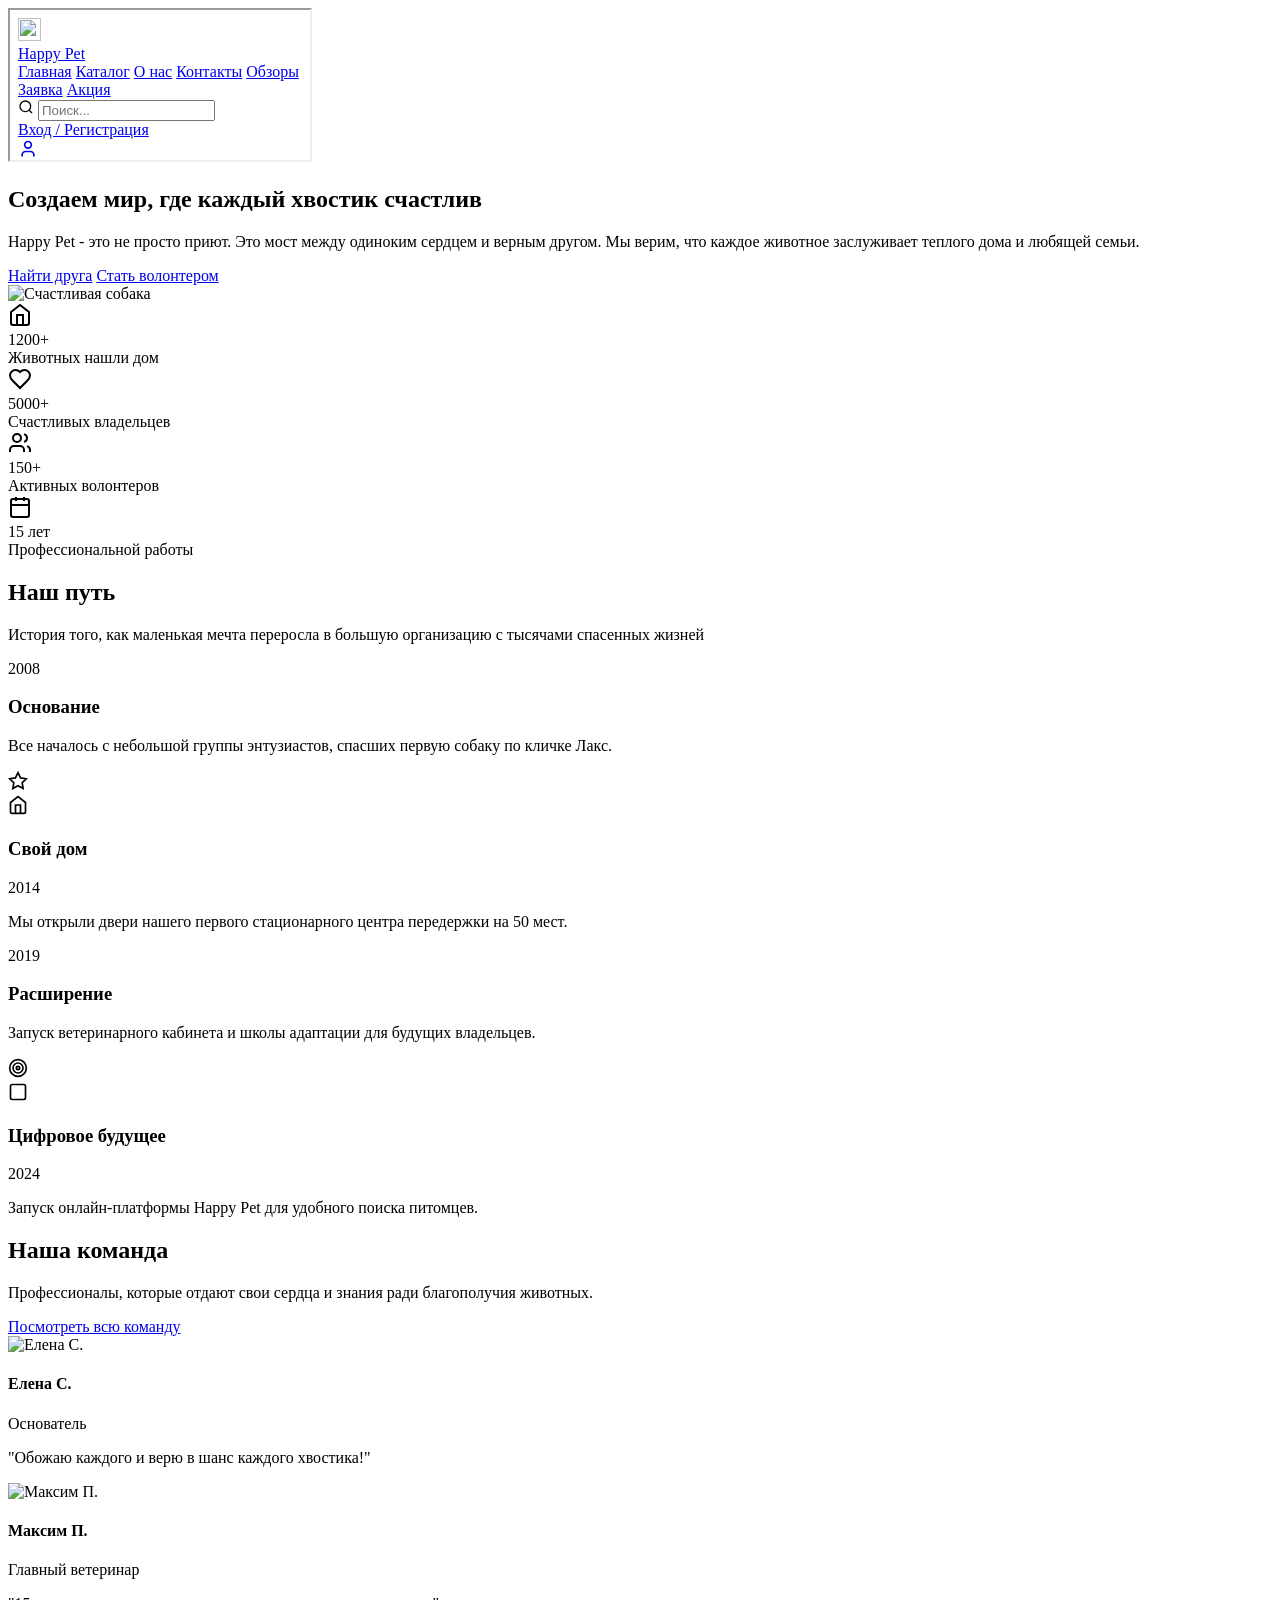
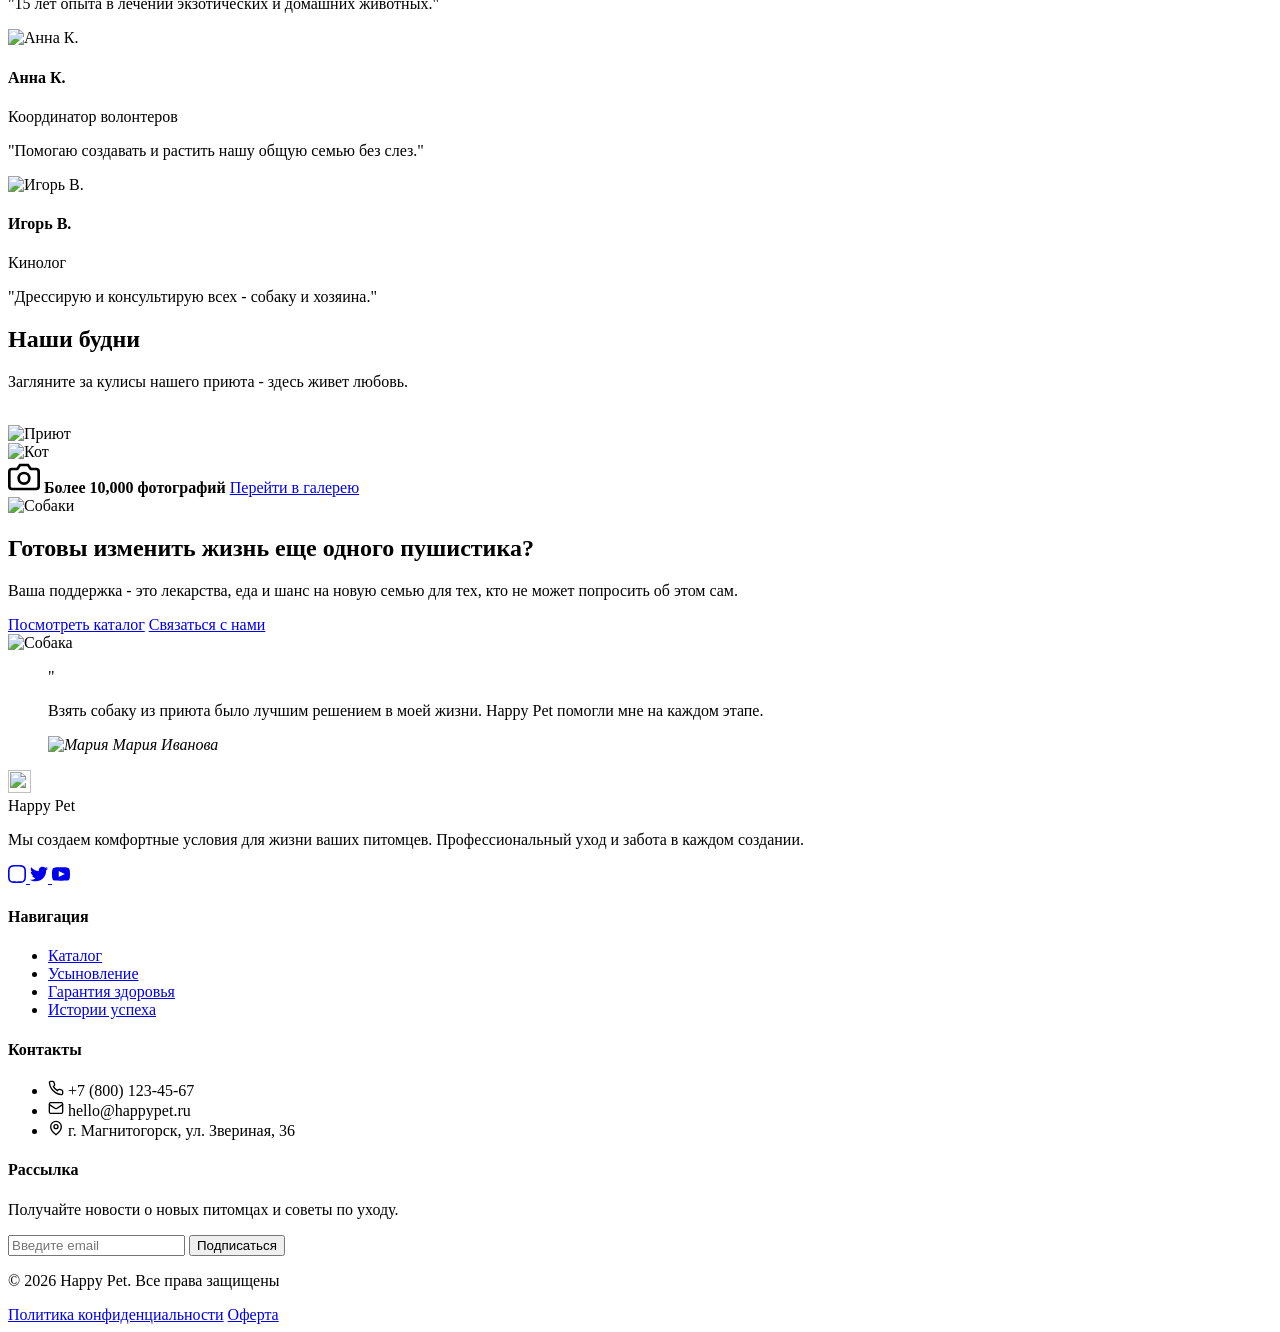
==== about.html @ b9afe5a8 "Add files via upload" ====
<!DOCTYPE html>
<html lang="ru">
<head>
    <meta charset="UTF-8">
    <meta name="viewport" content="width=device-width, initial-scale=1.0">
    <title>О нас</title>
    <link rel="stylesheet" href="content/css/about.css">
    <link rel="preconnect" href="https://fonts.googleapis.com">
    <link rel="preconnect" href="https://fonts.gstatic.com" crossorigin>
    <link href="https://fonts.googleapis.com/css2?family=Inter:wght@400;500;600;700&display=swap" rel="stylesheet">
</head>
<body>
    <iframe src="navigation.html" class="nav-frame"></iframe>

    <section class="hero">
        <div class="container">
        <div class="hero-content">
            <h1>Создаем мир, где каждый хвостик <span class="highlight">счастлив</span></h1>
            <p>Happy Pet - это не просто приют. Это мост между одиноким сердцем и верным другом. Мы верим, что каждое животное заслуживает теплого дома и любящей семьи.</p>
            <div class="hero-buttons">
                <a href="catalog.html" class="btn btn-primary">Найти друга</a>
                <a href="#" class="btn btn-secondary">Стать волонтером</a>
            </div>
        </div>
        <div class="hero-image">
            <img src="https://images.unsplash.com/photo-1587300003388-59208cc962cb?w=300&h=300&fit=crop" alt="Счастливая собака">
        </div>
        </div>
    </section>

    <section class="stats">
        <div class="container">
        <div class="stat-card">
            <div class="stat-icon">
                <svg width="24" height="24" viewBox="0 0 24 24" fill="none" stroke="currentColor" stroke-width="2">
                    <path d="m3 9 9-7 9 7v11a2 2 0 0 1-2 2H5a2 2 0 0 1-2-2z"/>
                    <polyline points="9,22 9,12 15,12 15,22"/>
                </svg>
            </div>
            <div class="stat-number">1200+</div>
            <div class="stat-label">Животных нашли дом</div>
        </div>
        <div class="stat-card">
            <div class="stat-icon">
                <svg width="24" height="24" viewBox="0 0 24 24" fill="none" stroke="currentColor" stroke-width="2">
                    <path d="M19 14c1.49-1.46 3-3.21 3-5.5A5.5 5.5 0 0 0 16.5 3c-1.76 0-3 .5-4.5 2-1.5-1.5-2.74-2-4.5-2A5.5 5.5 0 0 0 2 8.5c0 2.3 1.5 4.05 3 5.5l7 7Z"/>
                </svg>
            </div>
            <div class="stat-number">5000+</div>
            <div class="stat-label">Счастливых владельцев</div>
        </div>
        <div class="stat-card">
            <div class="stat-icon">
                <svg width="24" height="24" viewBox="0 0 24 24" fill="none" stroke="currentColor" stroke-width="2">
                    <path d="M16 21v-2a4 4 0 0 0-4-4H6a4 4 0 0 0-4 4v2"/>
                    <circle cx="9" cy="7" r="4"/>
                    <path d="M22 21v-2a4 4 0 0 0-3-3.87"/>
                    <path d="M16 3.13a4 4 0 0 1 0 7.75"/>
                </svg>
            </div>
            <div class="stat-number">150+</div>
            <div class="stat-label">Активных волонтеров</div>
        </div>
        <div class="stat-card">
            <div class="stat-icon">
                <svg width="24" height="24" viewBox="0 0 24 24" fill="none" stroke="currentColor" stroke-width="2">
                    <rect width="18" height="18" x="3" y="4" rx="2" ry="2"/>
                    <line x1="16" x2="16" y1="2" y2="6"/>
                    <line x1="8" x2="8" y1="2" y2="6"/>
                    <line x1="3" x2="21" y1="10" y2="10"/>
                </svg>
            </div>
            <div class="stat-number">15 лет</div>
            <div class="stat-label">Профессиональной работы</div>
        </div>
        </div>
    </section>

    <section class="timeline">
        <div class="container">
        <h2>Наш путь</h2>
        <p class="timeline-subtitle">История того, как маленькая мечта переросла в большую организацию с тысячами спасенных жизней</p>
        
        <div class="timeline-items">
            <div class="timeline-item left">
                <div class="timeline-content">
                    <span class="timeline-year">2008</span>
                    <h3>Основание</h3>
                    <p>Все началось с небольшой группы энтузиастов, спасших первую собаку по кличке Лакс.</p>
                </div>
                <div class="timeline-icon">
                    <svg width="20" height="20" viewBox="0 0 24 24" fill="none" stroke="currentColor" stroke-width="2">
                        <polygon points="12 2 15.09 8.26 22 9.27 17 14.14 18.18 21.02 12 17.77 5.82 21.02 7 14.14 2 9.27 8.91 8.26 12 2"/>
                    </svg>
                </div>
            </div>
            
            <div class="timeline-item right">
                <div class="timeline-icon">
                    <svg width="20" height="20" viewBox="0 0 24 24" fill="none" stroke="currentColor" stroke-width="2">
                        <path d="m3 9 9-7 9 7v11a2 2 0 0 1-2 2H5a2 2 0 0 1-2-2z"/>
                        <polyline points="9,22 9,12 15,12 15,22"/>
                    </svg>
                </div>
                <div class="timeline-content">
                    <h3>Свой дом</h3>
                    <span class="timeline-year">2014</span>
                    <p>Мы открыли двери нашего первого стационарного центра передержки на 50 мест.</p>
                </div>
            </div>
            
            <div class="timeline-item left">
                <div class="timeline-content">
                    <span class="timeline-year">2019</span>
                    <h3>Расширение</h3>
                    <p>Запуск ветеринарного кабинета и школы адаптации для будущих владельцев.</p>
                </div>
                <div class="timeline-icon">
                    <svg width="20" height="20" viewBox="0 0 24 24" fill="none" stroke="currentColor" stroke-width="2">
                        <circle cx="12" cy="12" r="10"/>
                        <circle cx="12" cy="12" r="6"/>
                        <circle cx="12" cy="12" r="2"/>
                    </svg>
                </div>
            </div>
            
            <div class="timeline-item right">
                <div class="timeline-icon">
                    <svg width="20" height="20" viewBox="0 0 24 24" fill="none" stroke="currentColor" stroke-width="2">
                        <rect width="18" height="18" x="3" y="3" rx="2"/>
                        <path d="M7 7h.01"/>
                        <path d="M17 7h.01"/>
                        <path d="M7 17h.01"/>
                        <path d="M17 17h.01"/>
                    </svg>
                </div>
                <div class="timeline-content">
                    <h3>Цифровое будущее</h3>
                    <span class="timeline-year">2024</span>
                    <p>Запуск онлайн-платформы Happy Pet для удобного поиска питомцев.</p>
                </div>
            </div>
        </div>
        </div>
    </section>

    <section class="team">
        <div class="container">
        <div class="team-header">
            <div>
                <h2>Наша команда</h2>
                <p>Профессионалы, которые отдают свои сердца и знания ради благополучия животных.</p>
            </div>
            <a href="#" class="team-link">Посмотреть всю команду </a>
        </div>
        
        <div class="team-grid">
            <div class="team-card">
                <img src="https://images.unsplash.com/photo-1438761681033-6461ffad8d80?w=120&h=120&fit=crop" alt="Елена С.">
                <h4>Елена С.</h4>
                <span class="team-role">Основатель</span>
                <p>"Обожаю каждого и верю в шанс каждого хвостика!"</p>
            </div>
            <div class="team-card">
                <img src="https://images.unsplash.com/photo-1472099645785-5658abf4ff4e?w=120&h=120&fit=crop" alt="Максим П.">
                <h4>Максим П.</h4>
                <span class="team-role">Главный ветеринар</span>
                <p>"15 лет опыта в лечении экзотических и домашних животных."</p>
            </div>
            <div class="team-card">
                <img src="https://images.unsplash.com/photo-1544005313-94ddf0286df2?w=120&h=120&fit=crop" alt="Анна К.">
                <h4>Анна К.</h4>
                <span class="team-role">Координатор волонтеров</span>
                <p>"Помогаю создавать и растить нашу общую семью без слез."</p>
            </div>
            <div class="team-card">
                <img src="https://images.unsplash.com/photo-1507003211169-0a1dd7228f2d?w=120&h=120&fit=crop" alt="Игорь В.">
                <h4>Игорь В.</h4>
                <span class="team-role">Кинолог</span>
                <p>"Дрессирую и консультирую всех - собаку и хозяина."</p>
            </div>
        </div>
        </div>
    </section>

    <section class="gallery">
        <div class="container">
        <h2>Наши будни</h2>
        <p>Загляните за кулисы нашего приюта - здесь живет любовь.</p> <br>
        
        <div class="gallery-grid">
            <div class="gallery-item large">
                <img src="https://images.unsplash.com/photo-1558618666-fcd25c85cd64?w=400&h=500&fit=crop" alt="Приют">
            </div>
            <div class="gallery-item">
                <img src="https://images.unsplash.com/photo-1415369629372-26f2fe60c467?w=300&h=240&fit=crop" alt="Кот">
            </div>
            <div class="gallery-item accent">
                <div class="gallery-accent-content">
                    <svg width="32" height="32" viewBox="0 0 24 24" fill="none" stroke="currentColor" stroke-width="2">
                        <path d="M23 19a2 2 0 0 1-2 2H3a2 2 0 0 1-2-2V8a2 2 0 0 1 2-2h4l2-3h6l2 3h4a2 2 0 0 1 2 2z"/>
                        <circle cx="12" cy="13" r="4"/>
                    </svg>
                    <strong>Более 10,000 фотографий</strong>
                    <a href="#">Перейти в галерею</a>
                </div>
            </div>
            <div class="gallery-item">
                <img src="https://images.unsplash.com/photo-1548199973-03cce0bbc87b?w=300&h=240&fit=crop" alt="Собаки">
            </div>
        </div>
        </div>
    </section>

    <section class="cta">
        <div class="container">
        <div class="cta-content">
            <h2>Готовы изменить жизнь еще одного пушистика?</h2>
            <p>Ваша поддержка - это лекарства, еда и шанс на новую семью для тех, кто не может попросить об этом сам.</p>
            <div class="cta-buttons">
                <a href="catalog.html" class="btn btn-primary">Посмотреть каталог</a>
                <a href="#" class="btn btn-secondary">Связаться с нами</a>
            </div>
        </div>
        <div class="cta-quote">
            <img src="https://images.unsplash.com/photo-1587300003388-59208cc962cb?w=200&h=150&fit=crop" alt="Собака">
            <blockquote>
                <span class="quote-mark">"</span>
                <p>Взять собаку из приюта было лучшим решением в моей жизни. Happy Pet помогли мне на каждом этапе.</p>
                <cite>
                    <img src="https://images.unsplash.com/photo-1494790108377-be9c29b29330?w=40&h=40&fit=crop" alt="Мария">
                    <span>Мария Иванова</span>
                </cite>
            </blockquote>
        </div>
        </div>
    </section>

    <footer class="footer">
        <div class="footer-container">
            <div class="footer-main">
                <div class="footer-brand">
                    <div class="logo logo-light">
                        <div class="logo-icon">
                            <img src = content/foto/лого.png width="23" height="23" viewBox="0 0 24 24" fill="none" stroke="currentColor">
                            </svg>
                        </div>
                        <span class="logo-text">Happy Pet</span>
                    </div>
                    <p class="footer-description">
                        Мы создаем комфортные условия для жизни ваших питомцев. Профессиональный уход и забота в каждом создании.
                    </p>
                    <div class="footer-social">
                        <a href="#" class="social-link">
                            <svg width="18" height="18" viewBox="0 0 24 24" fill="currentColor">
                                <path d="M12 2.163c3.204 0 3.584.012 4.85.07 3.252.148 4.771 1.691 4.919 4.919.058 1.265.069 1.645.069 4.849 0 3.205-.012 3.584-.069 4.849-.149 3.225-1.664 4.771-4.919 4.919-1.266.058-1.644.07-4.85.07-3.204 0-3.584-.012-4.849-.07-3.26-.149-4.771-1.699-4.919-4.92-.058-1.265-.07-1.644-.07-4.849 0-3.204.013-3.583.07-4.849.149-3.227 1.664-4.771 4.919-4.919 1.266-.057 1.645-.069 4.849-.069zm0-2.163c-3.259 0-3.667.014-4.947.072-4.358.2-6.78 2.618-6.98 6.98-.059 1.281-.073 1.689-.073 4.948 0 3.259.014 3.668.072 4.948.2 4.358 2.618 6.78 6.98 6.98 1.281.058 1.689.072 4.948.072 3.259 0 3.668-.014 4.948-.072 4.354-.2 6.782-2.618 6.979-6.98.059-1.28.073-1.689.073-4.948 0-3.259-.014-3.667-.072-4.947-.196-4.354-2.617-6.78-6.979-6.98-1.281-.059-1.69-.073-4.949-.073z"/>
                            </svg>
                        </a>
                        <a href="#" class="social-link">
                            <svg width="18" height="18" viewBox="0 0 24 24" fill="currentColor">
                                <path d="M24 4.557c-.883.392-1.832.656-2.828.775 1.017-.609 1.798-1.574 2.165-2.724-.951.564-2.005.974-3.127 1.195-.897-.957-2.178-1.555-3.594-1.555-3.179 0-5.515 2.966-4.797 6.045-4.091-.205-7.719-2.165-10.148-5.144-1.29 2.213-.669 5.108 1.523 6.574-.806-.026-1.566-.247-2.229-.616-.054 2.281 1.581 4.415 3.949 4.89-.693.188-1.452.232-2.224.084.626 1.956 2.444 3.379 4.6 3.419-2.07 1.623-4.678 2.348-7.29 2.04 2.179 1.397 4.768 2.212 7.548 2.212 9.142 0 14.307-7.721 13.995-14.646.962-.695 1.797-1.562 2.457-2.549z"/>
                            </svg>
                        </a>
                        <a href="#" class="social-link">
                            <svg width="18" height="18" viewBox="0 0 24 24" fill="currentColor">
                                <path d="M19.615 3.184c-3.604-.246-11.631-.245-15.23 0-3.897.266-4.356 2.62-4.385 8.816.029 6.185.484 8.549 4.385 8.816 3.6.245 11.626.246 15.23 0 3.897-.266 4.356-2.62 4.385-8.816-.029-6.185-.484-8.549-4.385-8.816zm-10.615 12.816v-8l8 3.993-8 4.007z"/>
                            </svg>
                        </a>
                    </div>
                </div>
                <div class="footer-links">
                    <h4 class="footer-heading">Навигация</h4>
                    <ul class="footer-list">
                        <li><a href="catalog.html">Каталог</a></li>
                        <li><a href="#">Усыновление</a></li>
                        <li><a href="#">Гарантия здоровья</a></li>
                        <li><a href="#">Истории успеха</a></li>
                    </ul>
                </div>
                <div class="footer-contact">
                    <h4 class="footer-heading">Контакты</h4>
                    <ul class="footer-list">
                        <li>
                            <svg width="16" height="16" viewBox="0 0 24 24" fill="none" stroke="currentColor" stroke-width="2">
                                <path d="M22 16.92v3a2 2 0 0 1-2.18 2 19.79 19.79 0 0 1-8.63-3.07 19.5 19.5 0 0 1-6-6 19.79 19.79 0 0 1-3.07-8.67A2 2 0 0 1 4.11 2h3a2 2 0 0 1 2 1.72 12.84 12.84 0 0 0 .7 2.81 2 2 0 0 1-.45 2.11L8.09 9.91a16 16 0 0 0 6 6l1.27-1.27a2 2 0 0 1 2.11-.45 12.84 12.84 0 0 0 2.81.7A2 2 0 0 1 22 16.92z"/>
                            </svg>
                            +7 (800) 123-45-67
                        </li>
                        <li>
                            <svg width="16" height="16" viewBox="0 0 24 24" fill="none" stroke="currentColor" stroke-width="2">
                                <rect width="20" height="16" x="2" y="4" rx="2"/>
                                <path d="m22 7-8.97 5.7a1.94 1.94 0 0 1-2.06 0L2 7"/>
                            </svg>
                            hello@happypet.ru
                        </li>
                        <li>
                            <svg width="16" height="16" viewBox="0 0 24 24" fill="none" stroke="currentColor" stroke-width="2">
                                <path d="M20 10c0 6-8 12-8 12s-8-6-8-12a8 8 0 0 1 16 0Z"/>
                                <circle cx="12" cy="10" r="3"/>
                            </svg>
                            г. Магнитогорск, ул. Звериная, 36 
                        </li>
                    </ul>
                </div>
                <div class="footer-newsletter">
                    <h4 class="footer-heading">Рассылка</h4>
                    <p class="footer-newsletter-text">Получайте новости о новых питомцах и советы по уходу.</p>
                    <div class="newsletter-form">
                        <input type="email" placeholder="Введите email" class="newsletter-input">
                        <button class="newsletter-btn">Подписаться</button>
                    </div>
                </div>
            </div>
            <div class="footer-bottom">
                <p>&copy; 2026 Happy Pet. Все права защищены</p>
                <div class="footer-bottom-links">
                    <a href="#">Политика конфиденциальности</a>
                    <a href="#">Оферта</a>
                </div>
            </div>
        </div>
    </footer>
</body>
</html>
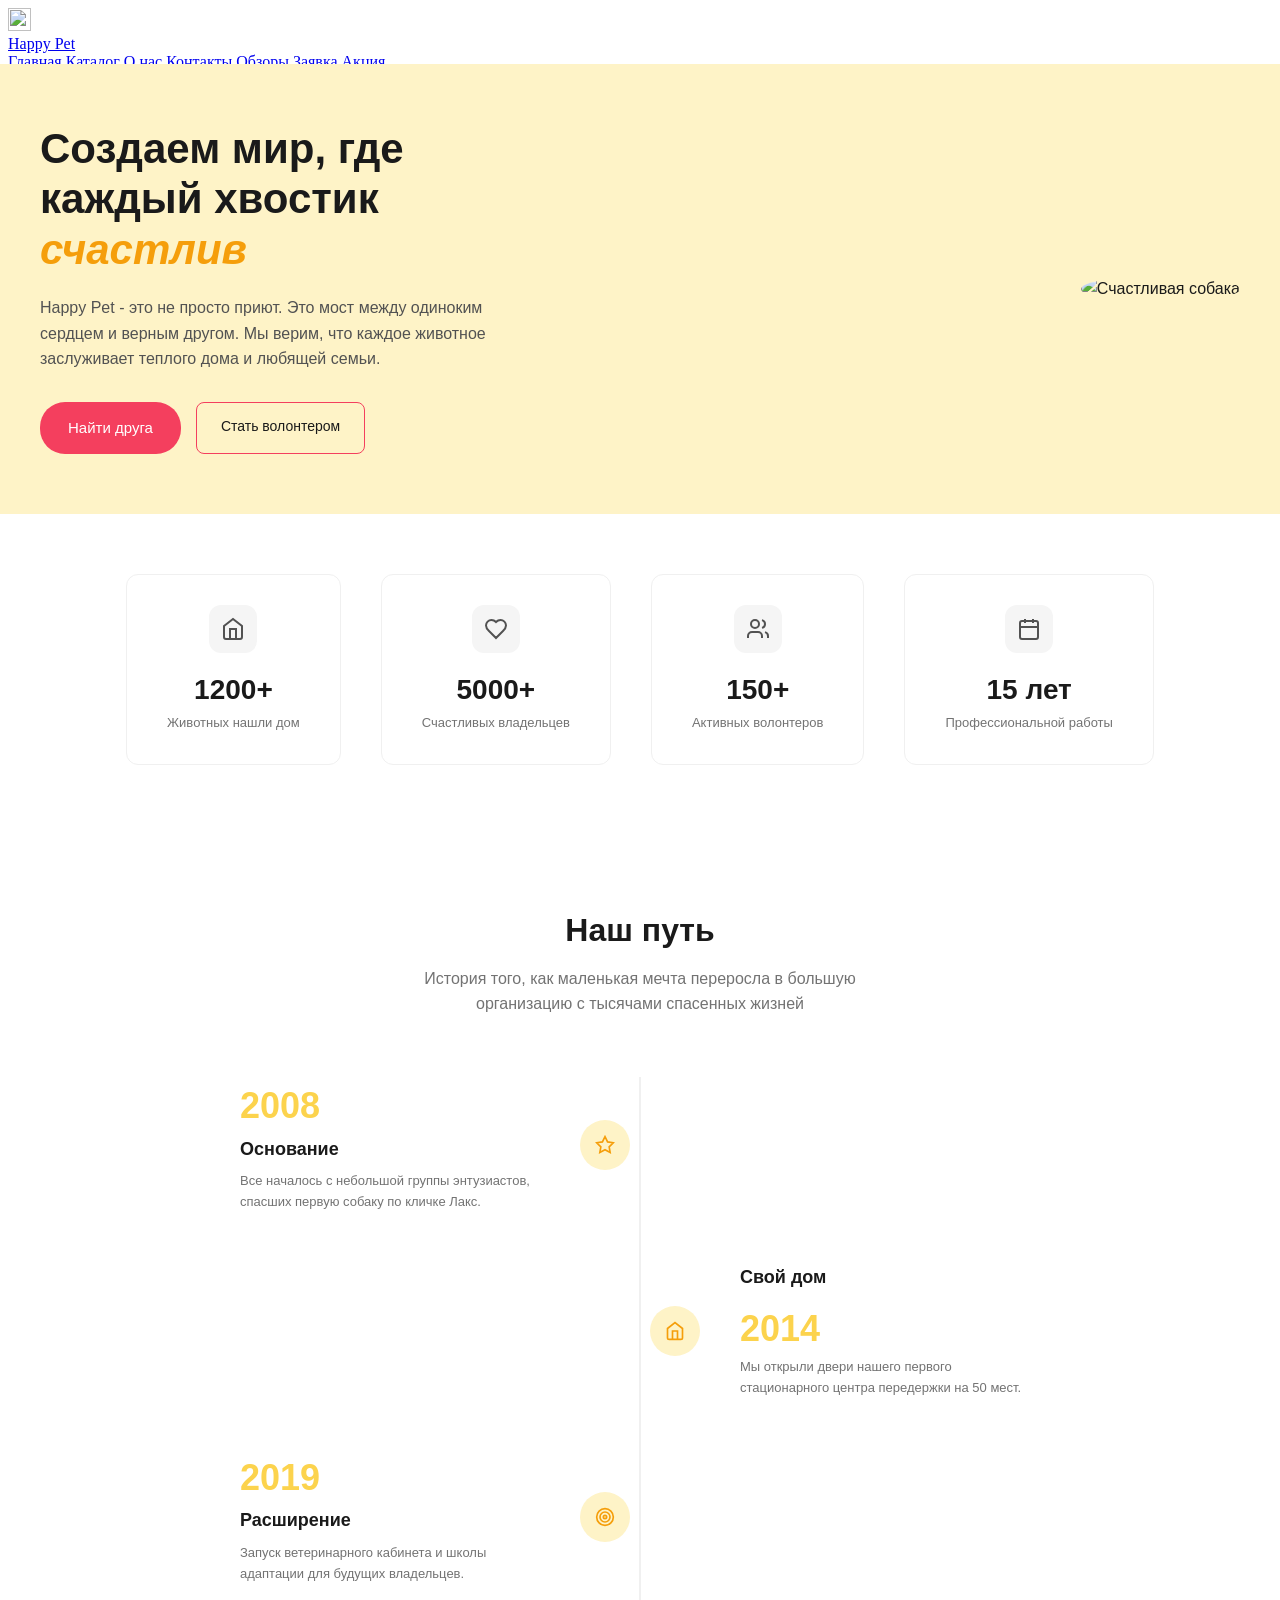
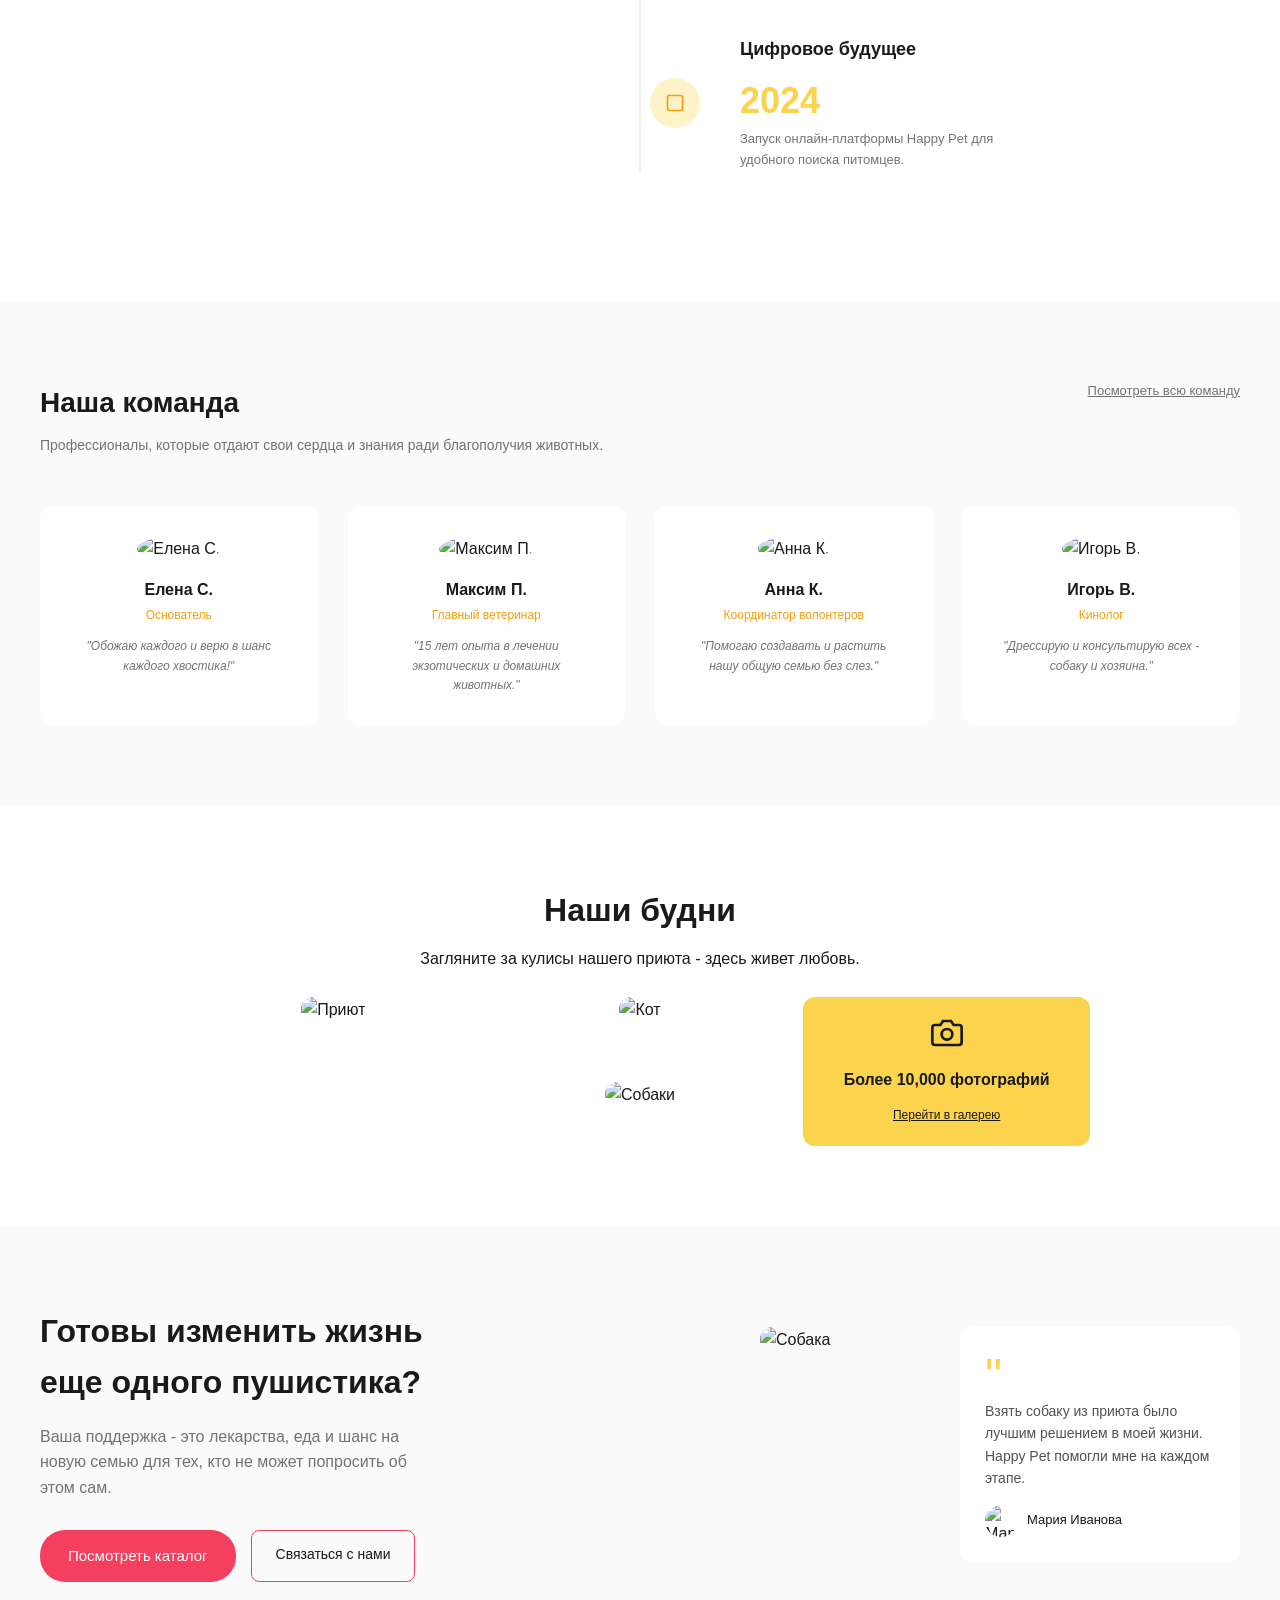
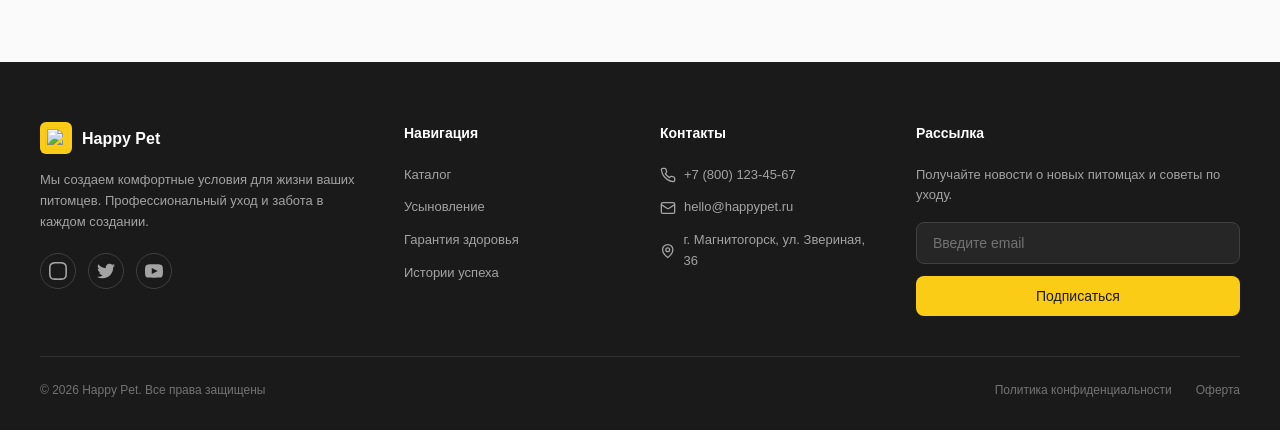
==== commit eee5853c: "Update about.html" ====
--- a/about.html
+++ b/about.html
@@ -4,7 +4,7 @@
     <meta charset="UTF-8">
     <meta name="viewport" content="width=device-width, initial-scale=1.0">
     <title>О нас</title>
-    <link rel="stylesheet" href="content/css/about.css">
+    <link rel="stylesheet" href="about.css">
     <link rel="preconnect" href="https://fonts.googleapis.com">
     <link rel="preconnect" href="https://fonts.gstatic.com" crossorigin>
     <link href="https://fonts.googleapis.com/css2?family=Inter:wght@400;500;600;700&display=swap" rel="stylesheet">
--- a/about.css
+++ b/about.css
@@ -0,0 +1,637 @@
+* {
+    margin: 0;
+    padding: 0;
+    box-sizing: border-box;
+}
+
+body {
+    font-family: 'Inter', -apple-system, BlinkMacSystemFont, 'Segoe UI', Roboto, sans-serif;
+    color: #1a1a1a;
+    line-height: 1.6;
+    background-color: #ffffff;
+}
+
+a {
+    text-decoration: none;
+    color: inherit;
+}
+
+.nav-frame {
+    width: 100%;
+    height: 64px;
+    border: none;
+    display: block;
+}
+
+.btn {
+    display: inline-block;
+    padding: 12px 24px;
+    border-radius: 8px;
+    font-size: 14px;
+    cursor: pointer;
+    transition: all 0.2s;
+}
+
+.btn-primary {
+    background-color: #f43f5e;
+    color: #ffffff;
+    padding: 14px 28px;
+    border-radius: 25px;
+    font-size: 15px;
+    font-weight: 500;
+    transition: background-color 0.25s;
+}
+
+.btn-primary:hover {
+    background-color: #ff0037;
+}
+
+.btn-secondary {
+    background: transparent;
+    color: #1a1a1a;
+    border: 1px solid #f43f5e;
+}
+
+.btn-secondary:hover {
+    border-color: #ff0037;
+}
+
+.container {
+    max-width: 1400px;
+    margin: 0 auto;
+    padding: 0 20px;
+}
+
+.hero {
+    background: #fef3c7;
+    padding: 60px 20px;
+}
+
+.hero .container {
+    display: flex;
+    justify-content: space-between;
+    align-items: center;
+}
+
+.hero-content {
+    max-width: 500px;
+}
+
+.hero h1 {
+    font-size: 42px;
+    line-height: 1.2;
+    margin-bottom: 20px;
+}
+
+.highlight {
+    color: #f59e0b;
+    font-style: italic;
+}
+
+.hero p {
+    color: #525252;
+    margin-bottom: 30px;
+}
+
+.hero-buttons {
+    display: flex;
+    gap: 15px;
+}
+
+.hero-image img {
+    width: 360px;
+    height: 360px;
+    border-radius: 50%;
+    object-fit: cover;
+}
+
+.stats {
+    padding: 60px 20px;
+}
+
+.stats .container {
+    display: flex;
+    justify-content: center;
+    gap: 40px;
+}
+
+.stat-card {
+    background: #fff;
+    border: 1px solid #f0f0f0;
+    border-radius: 12px;
+    padding: 30px 40px;
+    text-align: center;
+    min-width: 180px;
+}
+
+.stat-icon {
+    width: 48px;
+    height: 48px;
+    background: #f5f5f5;
+    border-radius: 12px;
+    display: flex;
+    align-items: center;
+    justify-content: center;
+    margin: 0 auto 15px;
+    color: #525252;
+}
+
+.stat-number {
+    font-size: 28px;
+    font-weight: 700;
+    color: #1a1a1a;
+}
+
+.stat-label {
+    font-size: 13px;
+    color: #737373;
+}
+
+.timeline {
+    padding: 80px 20px;
+    text-align: center;
+}
+
+.timeline h2 {
+    font-size: 32px;
+    margin-bottom: 10px;
+}
+
+.timeline-subtitle {
+    color: #737373;
+    max-width: 500px;
+    margin: 0 auto 60px;
+}
+
+.timeline-items {
+    max-width: 800px;
+    margin: 0 auto;
+    position: relative;
+}
+
+.timeline-items::before {
+    content: '';
+    position: absolute;
+    left: 50%;
+    transform: translateX(-50%);
+    width: 2px;
+    height: 100%;
+    background: #f0f0f0;
+}
+
+.timeline-item {
+    display: flex;
+    align-items: center;
+    gap: 40px;
+    margin-bottom: 50px;
+    position: relative;
+}
+
+.timeline-item.left {
+    justify-content: flex-start;
+}
+
+.timeline-item.right {
+    justify-content: flex-end;
+}
+
+.timeline-content {
+    max-width: 300px;
+    text-align: left;
+}
+
+.timeline-content h3 {
+    font-size: 18px;
+    margin-bottom: 8px;
+}
+
+.timeline-content p {
+    font-size: 13px;
+    color: #737373;
+}
+
+.timeline-year {
+    font-size: 36px;
+    font-weight: 700;
+    color: #fcd34d;
+}
+
+.timeline-icon {
+    width: 50px;
+    height: 50px;
+    background: #fef3c7;
+    border-radius: 50%;
+    display: flex;
+    align-items: center;
+    justify-content: center;
+    color: #f59e0b;
+    z-index: 1;
+}
+
+.team {
+    background: #fafafa;
+    padding: 80px 20px;
+}
+
+.team .container {
+    max-width: 1400px;
+    margin: 0 auto;
+}
+
+.team-header {
+    display: flex;
+    justify-content: space-between;
+    align-items: flex-start;
+    margin-bottom: 50px;
+}
+
+.team-header h2 {
+    font-size: 28px;
+    margin-bottom: 8px;
+}
+
+.team-header p {
+    color: #737373;
+    font-size: 14px;
+}
+
+.team-link {
+    color: #737373;
+    font-size: 13px;
+    text-decoration: underline;
+}
+
+.team-link:hover {
+    color: #1a1a1a;
+}
+
+.team-grid {
+    display: grid;
+    grid-template-columns: repeat(4, 1fr);
+    gap: 30px;
+}
+
+.team-card {
+    background: #fff;
+    border-radius: 12px;
+    padding: 30px;
+    text-align: center;
+}
+
+.team-card img {
+    width: 100px;
+    height: 100px;
+    border-radius: 50%;
+    object-fit: cover;
+    margin-bottom: 15px;
+}
+
+.team-card h4 {
+    font-size: 16px;
+    margin-bottom: 4px;
+}
+
+.team-role {
+    font-size: 12px;
+    color: #f59e0b;
+    display: block;
+    margin-bottom: 12px;
+}
+
+.team-card p {
+    font-size: 12px;
+    color: #737373;
+    font-style: italic;
+}
+
+.gallery {
+    padding: 80px 20px;
+    text-align: center;
+}
+
+.gallery .container {
+    max-width: 1400px;
+    margin: 0 auto;
+}
+
+.gallery h2 {
+    font-size: 32px;
+    margin-bottom: 10px;
+}
+
+.gallery > p {
+    color: #737373;
+    margin-bottom: 40px;
+}
+
+.gallery-grid {
+    display: grid;
+    grid-template-columns: 1fr 1fr 1fr;
+    grid-template-rows: auto auto;
+    gap: 20px;
+    max-width: 900px;
+    margin: 0 auto;
+}
+
+.gallery-item img {
+    width: 100%;
+    height: 100%;
+    object-fit: cover;
+    border-radius: 12px;
+}
+
+.gallery-item.large {
+    grid-row: span 2;
+}
+
+.gallery-item.wide {
+    grid-column: span 2;
+}
+
+.gallery-item.accent {
+    background: #fcd34d;
+    border-radius: 12px;
+    display: flex;
+    align-items: center;
+    justify-content: center;
+    grid-row: span 2;
+}
+
+.gallery-accent-content {
+    text-align: center;
+    padding: 20px;
+}
+
+.gallery-accent-content svg {
+    margin-bottom: 10px;
+}
+
+.gallery-accent-content strong {
+    display: block;
+    margin-bottom: 8px;
+}
+
+.gallery-accent-content a {
+    font-size: 12px;
+    color: #1a1a1a;
+    text-decoration: underline;
+}
+
+.cta {
+    padding: 80px 20px;
+    background: #fafafa;
+}
+
+.cta .container {
+    display: flex;
+    justify-content: space-between;
+    align-items: center;
+    max-width: 1400px;
+    margin: 0 auto;
+}
+
+.cta-content {
+    max-width: 400px;
+}
+
+.cta-content h2 {
+    font-size: 32px;
+    margin-bottom: 15px;
+}
+
+.cta-content p {
+    color: #737373;
+    margin-bottom: 30px;
+}
+
+.cta-buttons {
+    display: flex;
+    gap: 15px;
+}
+
+.cta-quote {
+    display: flex;
+    gap: 20px;
+    align-items: flex-start;
+}
+
+.cta-quote > img {
+    width: 180px;
+    height: 140px;
+    object-fit: cover;
+    border-radius: 12px;
+}
+
+blockquote {
+    max-width: 280px;
+    background: #fff;
+    padding: 25px;
+    border-radius: 12px;
+    position: relative;
+}
+
+.quote-mark {
+    font-size: 48px;
+    color: #fcd34d;
+    line-height: 1;
+}
+
+blockquote p {
+    font-size: 14px;
+    color: #525252;
+    margin-bottom: 15px;
+}
+
+cite {
+    display: flex;
+    align-items: center;
+    gap: 10px;
+    font-style: normal;
+}
+
+cite img {
+    width: 32px;
+    height: 32px;
+    border-radius: 50%;
+}
+
+cite span {
+    font-size: 13px;
+}
+
+.footer {
+    background-color: #1a1a1a;
+    padding: 60px 40px 30px;
+    color: #ffffff;
+}
+
+.footer-container {
+    max-width: 1400px;
+    margin: 0 auto;
+}
+
+.footer-main {
+    display: grid;
+    grid-template-columns: 1.5fr 1fr 1fr 1.5fr;
+    gap: 40px;
+    padding-bottom: 40px;
+    border-bottom: 1px solid #333333;
+}
+
+.logo {
+    display: flex;
+    align-items: center;
+    gap: 10px;
+    color: #ffffff;
+}
+
+.logo-icon {
+    width: 32px;
+    height: 32px;
+    background-color: #facc15;
+    border-radius: 6px;
+    display: flex;
+    align-items: center;
+    justify-content: center;
+    color: #1a1a1a;
+}
+
+.logo-text {
+    font-weight: 600;
+    font-size: 16px;
+}
+
+.logo-light .logo-icon {
+    background-color: #facc15;
+    color: #1a1a1a;
+}
+
+.footer-description {
+    font-size: 13px;
+    color: #a3a3a3;
+    margin-top: 16px;
+    line-height: 1.6;
+}
+
+.footer-social {
+    display: flex;
+    gap: 12px;
+    margin-top: 20px;
+}
+
+.social-link {
+    width: 36px;
+    height: 36px;
+    border: 1px solid #404040;
+    border-radius: 50%;
+    display: flex;
+    align-items: center;
+    justify-content: center;
+    color: #a3a3a3;
+    transition: all 0.2s;
+}
+
+.social-link:hover {
+    border-color: #facc15;
+    color: #facc15;
+}
+
+.footer-heading {
+    font-size: 14px;
+    font-weight: 600;
+    margin-bottom: 20px;
+    color: #ffffff;
+}
+
+.footer-list {
+    display: flex;
+    flex-direction: column;
+    gap: 12px;
+    list-style: none;
+}
+
+.footer-list li {
+    font-size: 13px;
+    color: #a3a3a3;
+    display: flex;
+    align-items: center;
+    gap: 8px;
+}
+
+.footer-list a {
+    color: #a3a3a3;
+    transition: color 0.2s;
+}
+
+.footer-list a:hover {
+    color: #ffffff;
+}
+
+.footer-newsletter-text {
+    font-size: 13px;
+    color: #a3a3a3;
+    margin-bottom: 16px;
+}
+
+.newsletter-form {
+    display: flex;
+    flex-direction: column;
+    gap: 12px;
+}
+
+.newsletter-input {
+    padding: 12px 16px;
+    background-color: #262626;
+    border: 1px solid #404040;
+    border-radius: 8px;
+    color: #ffffff;
+    font-size: 14px;
+    outline: none;
+}
+
+.newsletter-input::placeholder {
+    color: #737373;
+}
+
+.newsletter-input:focus {
+    border-color: #facc15;
+}
+
+.newsletter-btn {
+    padding: 12px 24px;
+    background-color: #facc15;
+    color: #1a1a1a;
+    border-radius: 8px;
+    font-size: 14px;
+    font-weight: 500;
+    transition: background-color 0.2s;
+    border: none;
+    cursor: pointer;
+}
+
+.newsletter-btn:hover {
+    background-color: #eab308;
+}
+
+.footer-bottom {
+    display: flex;
+    align-items: center;
+    justify-content: space-between;
+    padding-top: 24px;
+    font-size: 12px;
+    color: #737373;
+}
+
+.footer-bottom-links {
+    display: flex;
+    gap: 24px;
+}
+
+.footer-bottom-links a {
+    color: #737373;
+    transition: color 0.2s;
+}
+
+.footer-bottom-links a:hover {
+    color: #ffffff;
+}
